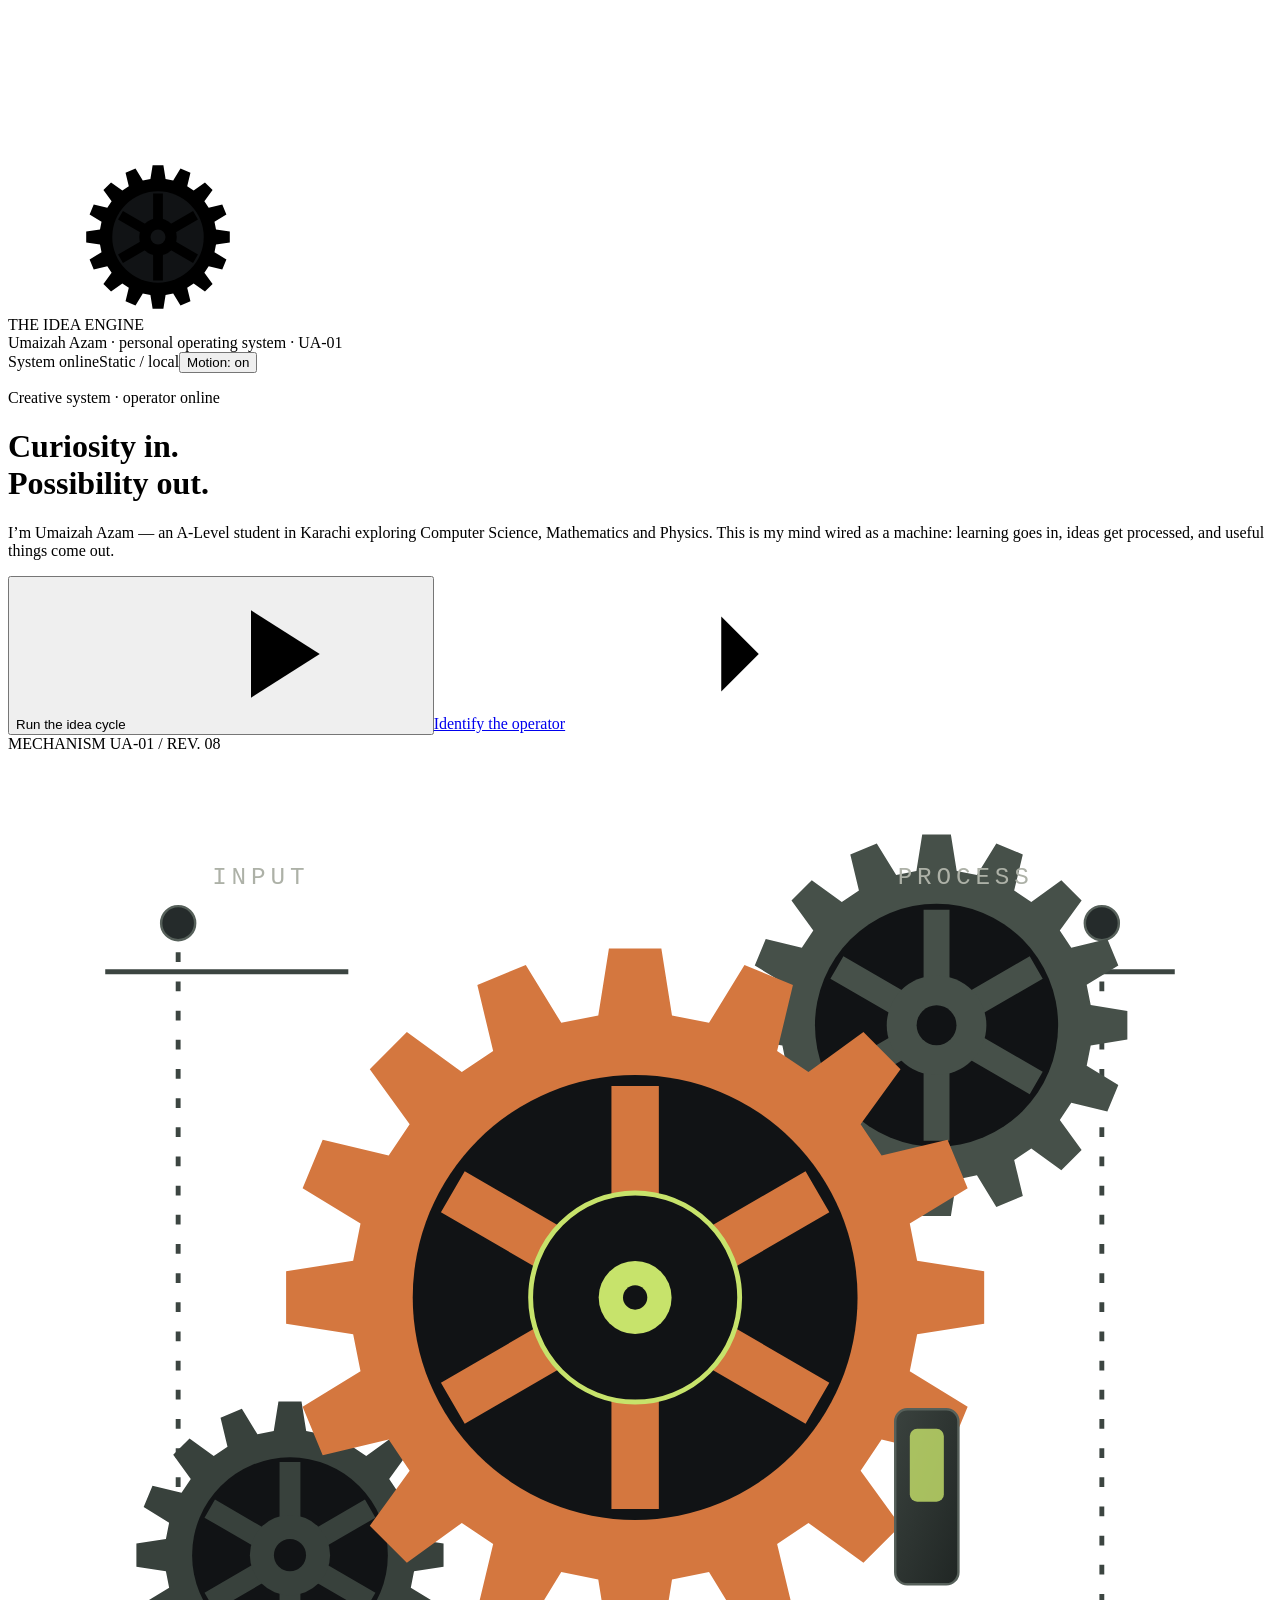
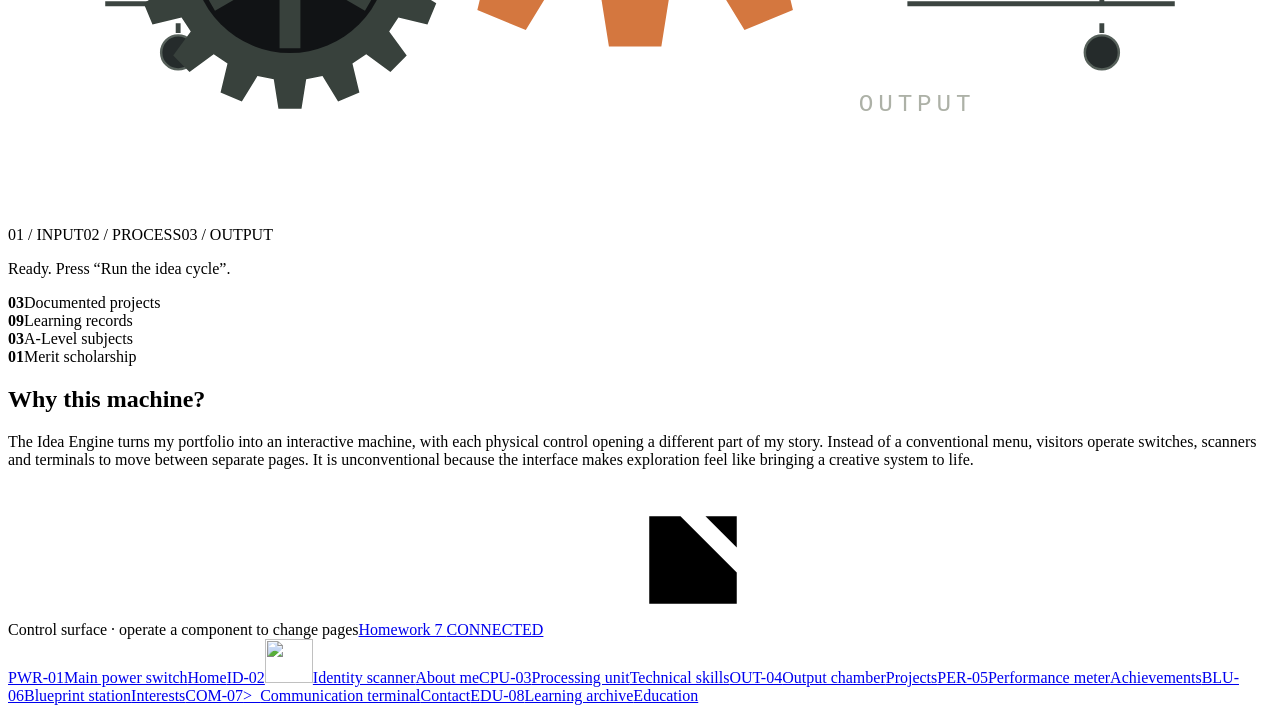
==== index.html @ 0dc2caee "Add files via upload" ====
<!doctype html>
<html lang="en" data-motion="on">
<head><meta charset="utf-8"><meta name="viewport" content="width=device-width,initial-scale=1"><title>Home · The Idea Engine — Umaizah Azam</title><meta name="description" content="Umaizah Azam’s interactive machine-style portfolio: education, skills, projects, achievements and aspirations."><link rel="icon" href="assets/images/favicon.svg" type="image/svg+xml"><link rel="stylesheet" href="assets/css/styles.css"><script src="assets/js/config.js" defer></script><script src="assets/js/main.js" defer></script></head>
<body data-page="home"><svg class="svg-defs" aria-hidden="true" xmlns="http://www.w3.org/2000/svg"><defs>
<symbol id="gear" viewBox="-100 -100 200 200"><path d="M77.34,-10.11 L95.73,-7.19 L95.73,7.19 L77.34,10.11 L75.32,20.26 L91.20,29.99 L85.69,43.28 L67.59,38.94 L61.84,47.54 L72.78,62.61 L62.61,72.78 L47.54,61.84 L38.94,67.59 L43.28,85.69 L29.99,91.20 L20.26,75.32 L10.11,77.34 L7.19,95.73 L-7.19,95.73 L-10.11,77.34 L-20.26,75.32 L-29.99,91.20 L-43.28,85.69 L-38.94,67.59 L-47.54,61.84 L-62.61,72.78 L-72.78,62.61 L-61.84,47.54 L-67.59,38.94 L-85.69,43.28 L-91.20,29.99 L-75.32,20.26 L-77.34,10.11 L-95.73,7.19 L-95.73,-7.19 L-77.34,-10.11 L-75.32,-20.26 L-91.20,-29.99 L-85.69,-43.28 L-67.59,-38.94 L-61.84,-47.54 L-72.78,-62.61 L-62.61,-72.78 L-47.54,-61.84 L-38.94,-67.59 L-43.28,-85.69 L-29.99,-91.20 L-20.26,-75.32 L-10.11,-77.34 L-7.19,-95.73 L7.19,-95.73 L10.11,-77.34 L20.26,-75.32 L29.99,-91.20 L43.28,-85.69 L38.94,-67.59 L47.54,-61.84 L62.61,-72.78 L72.78,-62.61 L61.84,-47.54 L67.59,-38.94 L85.69,-43.28 L91.20,-29.99 L75.32,-20.26 Z" fill="currentColor"/><circle r="61" fill="#111315"/><g stroke="currentColor" stroke-width="13"><path d="M0-58V58M-50-29L50 29M-50 29L50-29"/></g><circle r="25" fill="currentColor"/><circle r="10" fill="#111315"/></symbol>
<symbol id="i-arrow" viewBox="0 0 24 24"><path d="M5 12h14m-6-6 6 6-6 6"/></symbol>
<symbol id="i-external" viewBox="0 0 24 24"><path d="M14 5h5v5m0-5-9 9M19 14v5H5V5h5"/></symbol>
<symbol id="i-play" viewBox="0 0 24 24"><path d="m8 5 11 7-11 7Z"/></symbol>
<symbol id="i-mail" viewBox="0 0 24 24"><rect x="3" y="5" width="18" height="14" rx="2"/><path d="m3 7 9 6 9-6"/></symbol>
<symbol id="i-copy" viewBox="0 0 24 24"><rect x="8" y="8" width="12" height="12" rx="2"/><path d="M16 8V4H4v12h4"/></symbol>
<symbol id="i-close" viewBox="0 0 24 24"><path d="m6 6 12 12M18 6 6 18"/></symbol>
<symbol id="i-pin" viewBox="0 0 24 24"><path d="M12 21s7-6 7-11a7 7 0 0 0-14 0c0 5 7 11 7 11Z"/><circle cx="12" cy="10" r="2.5"/></symbol>
<symbol id="i-file" viewBox="0 0 24 24"><path d="M6 3h8l4 4v14H6Zm8 0v5h4M9 12h6m-6 4h6"/></symbol>
</defs></svg><div class="boot-screen" id="boot-screen" hidden><div class="boot-box"><svg class="boot-gear" aria-hidden="true"><use href="#gear"></use></svg><p class="boot-title">THE IDEA ENGINE</p><div class="boot-track"><span class="boot-progress"></span></div><p class="boot-message" id="boot-message" role="status">Initializing creative systems…</p><button class="boot-skip" id="skip-boot" type="button">Skip sequence</button></div></div><div class="machine"><span class="screw tl"></span><span class="screw tr"></span><span class="screw bl"></span><span class="screw br"></span>
<div class="faceplate"><div class="brandplate"><svg class="brand-mark" aria-hidden="true"><use href="#gear"></use></svg><div><div class="brand-name">THE IDEA ENGINE</div><span class="brand-sub">Umaizah Azam · personal operating system · UA-01</span></div></div><div class="machine-status"><span class="status-pod"><span class="light"></span>System online</span><span class="status-pod"><span class="light copper"></span>Static / local</span><button class="motion-toggle" id="motion-toggle" type="button" aria-pressed="true"><span id="motion-label">Motion: on</span></button></div></div>
<main class="viewport" id="main" tabindex="-1">
<div class="hero-grid"><div class="hero-copy"><p class="screen-kicker">Creative system · operator online</p><h1>Curiosity in.<br><span class="accent">Possibility out.</span></h1><p class="lede">I’m Umaizah Azam — an A-Level student in Karachi exploring Computer Science, Mathematics and Physics. This is my mind wired as a machine: learning goes in, ideas get processed, and useful things come out.</p><div class="hero-actions"><button class="btn btn-primary" id="run-cycle" type="button">Run the idea cycle<svg class="icon" aria-hidden="true"><use href="#i-play"></use></svg></button><a class="btn" href="about.html">Identify the operator<svg class="icon" aria-hidden="true"><use href="#i-arrow"></use></svg></a></div></div>
<div class="engine-stage"><span class="serial-tag">MECHANISM UA-01 / REV. 08</span><svg class="engine-assembly" viewBox="0 0 520 440" role="img" aria-label="A copper and gunmetal gear assembly representing the idea engine">
<defs><linearGradient id="metal" x1="0" y1="0" x2="1" y2="1"><stop stop-color="#3A423E"/><stop offset="1" stop-color="#202624"/></linearGradient></defs>
<g fill="none" stroke="#3C4541" stroke-width="2"><path d="M40 90h100m240 0h100M40 350h110m220 0h110"/><path d="M70 70v300M450 70v300" stroke-dasharray="4 8"/></g>
<g fill="#252B2B" stroke="#56605A"><circle cx="70" cy="70" r="7"/><circle cx="450" cy="70" r="7"/><circle cx="70" cy="370" r="7"/><circle cx="450" cy="370" r="7"/></g>
<g transform="translate(382 112)"><g class="rotor reverse" style="color:#465049"><use href="#gear" x="-82" y="-82" width="164" height="164"/></g></g>
<g transform="translate(116 330)"><g class="rotor fast" style="color:#38413C"><use href="#gear" x="-66" y="-66" width="132" height="132"/></g></g>
<g transform="translate(258 224)"><g class="rotor" style="color:#D4773F"><use href="#gear" x="-150" y="-150" width="300" height="300"/></g><circle r="43" fill="#111315" stroke="#C7E36B" stroke-width="2"/><circle r="15" fill="#C7E36B"/><circle r="5" fill="#111315"/></g>
<g class="piston"><rect x="365" y="270" width="26" height="72" rx="5" fill="url(#metal)" stroke="#56605A"/><rect x="371" y="278" width="14" height="30" rx="3" fill="#C7E36B" opacity=".8"/></g>
<g fill="#ADB1A7" font-family="monospace" font-size="10" letter-spacing="2"><text x="84" y="54">INPUT</text><text x="366" y="54">PROCESS</text><text x="350" y="394">OUTPUT</text></g>
</svg><div class="cycle-readout"><span class="cycle-step active" data-cycle="0">01 / INPUT</span><span class="cycle-step" data-cycle="1">02 / PROCESS</span><span class="cycle-step" data-cycle="2">03 / OUTPUT</span></div><p class="cycle-status" id="cycle-status" role="status">Ready. Press “Run the idea cycle”.</p></div></div>
<div class="evidence-strip"><div class="evidence-item"><strong>03</strong><span>Documented projects</span></div><div class="evidence-item"><strong>09</strong><span>Learning records</span></div><div class="evidence-item"><strong>03</strong><span>A-Level subjects</span></div><div class="evidence-item"><strong>01</strong><span>Merit scholarship</span></div></div>
<section class="concept-note"><h2>Why this machine?</h2><p>The Idea Engine turns my portfolio into an interactive machine, with each physical control opening a different part of my story. Instead of a conventional menu, visitors operate switches, scanners and terminals to move between separate pages. It is unconventional because the interface makes exploration feel like bringing a creative system to life.</p></section>
</main><section class="control-deck" id="control-deck" aria-label="Physical machine controls"><div class="deck-label"><span>Control surface · operate a component to change pages</span><a class="hw-port homework-link" href="https://umaizah10.github.io/Heuser/" target="_blank" rel="noopener noreferrer"><span class="port-hole"></span>Homework 7 <span data-hw-status>CONNECTED</span><svg class="icon" aria-hidden="true"><use href="#i-external"></use></svg></a></div><div class="deck-grid"><a class="machine-component c-power" href="index.html" aria-current="page" aria-label="Operate Main power switch — Home"><span class="component-top"><span class="component-code">PWR-01</span><span class="light"></span></span><span class="hardware"><span class="switch-track"><span class="switch-lever"></span></span></span><span><span class="component-name">Main power switch</span><span class="component-action">Home</span></span></a><a class="machine-component c-identity" href="about.html" aria-label="Operate Identity scanner — About me"><span class="component-top"><span class="component-code">ID-02</span><span class="light"></span></span><span class="hardware"><span class="scanner-thumb"><img src="assets/images/umaizah-azam.jpg" alt="" loading="lazy" width="48" height="44"></span></span><span><span class="component-name">Identity scanner</span><span class="component-action">About me</span></span></a><a class="machine-component c-processor" href="skills.html" aria-label="Operate Processing unit — Technical skills"><span class="component-top"><span class="component-code">CPU-03</span><span class="light"></span></span><span class="hardware"><span class="cpu-chip"><span class="cpu-core"></span></span></span><span><span class="component-name">Processing unit</span><span class="component-action">Technical skills</span></span></a><a class="machine-component c-output" href="projects.html" aria-label="Operate Output chamber — Projects"><span class="component-top"><span class="component-code">OUT-04</span><span class="light"></span></span><span class="hardware"><span class="output-door"><span class="output-slot"></span></span></span><span><span class="component-name">Output chamber</span><span class="component-action">Projects</span></span></a><a class="machine-component c-meter" href="achievements.html" aria-label="Operate Performance meter — Achievements"><span class="component-top"><span class="component-code">PER-05</span><span class="light"></span></span><span class="hardware"><span class="meter-arc"><span class="meter-needle"></span></span></span><span><span class="component-name">Performance meter</span><span class="component-action">Achievements</span></span></a><a class="machine-component c-blueprint" href="aspirations.html" aria-label="Operate Blueprint station — Interests"><span class="component-top"><span class="component-code">BLU-06</span><span class="light"></span></span><span class="hardware"><span class="blueprint-mini"></span></span><span><span class="component-name">Blueprint station</span><span class="component-action">Interests</span></span></a><a class="machine-component c-terminal" href="contact.html" aria-label="Operate Communication terminal — Contact"><span class="component-top"><span class="component-code">COM-07</span><span class="light"></span></span><span class="hardware"><span class="terminal-mini">&gt;_<span class="cursor"></span></span></span><span><span class="component-name">Communication terminal</span><span class="component-action">Contact</span></span></a><a class="machine-component c-archive" href="education.html" aria-label="Operate Learning archive — Education"><span class="component-top"><span class="component-code">EDU-08</span><span class="light"></span></span><span class="hardware"><span class="archive-mini"></span></span><span><span class="component-name">Learning archive</span><span class="component-action">Education</span></span></a></div></section></div></body></html>
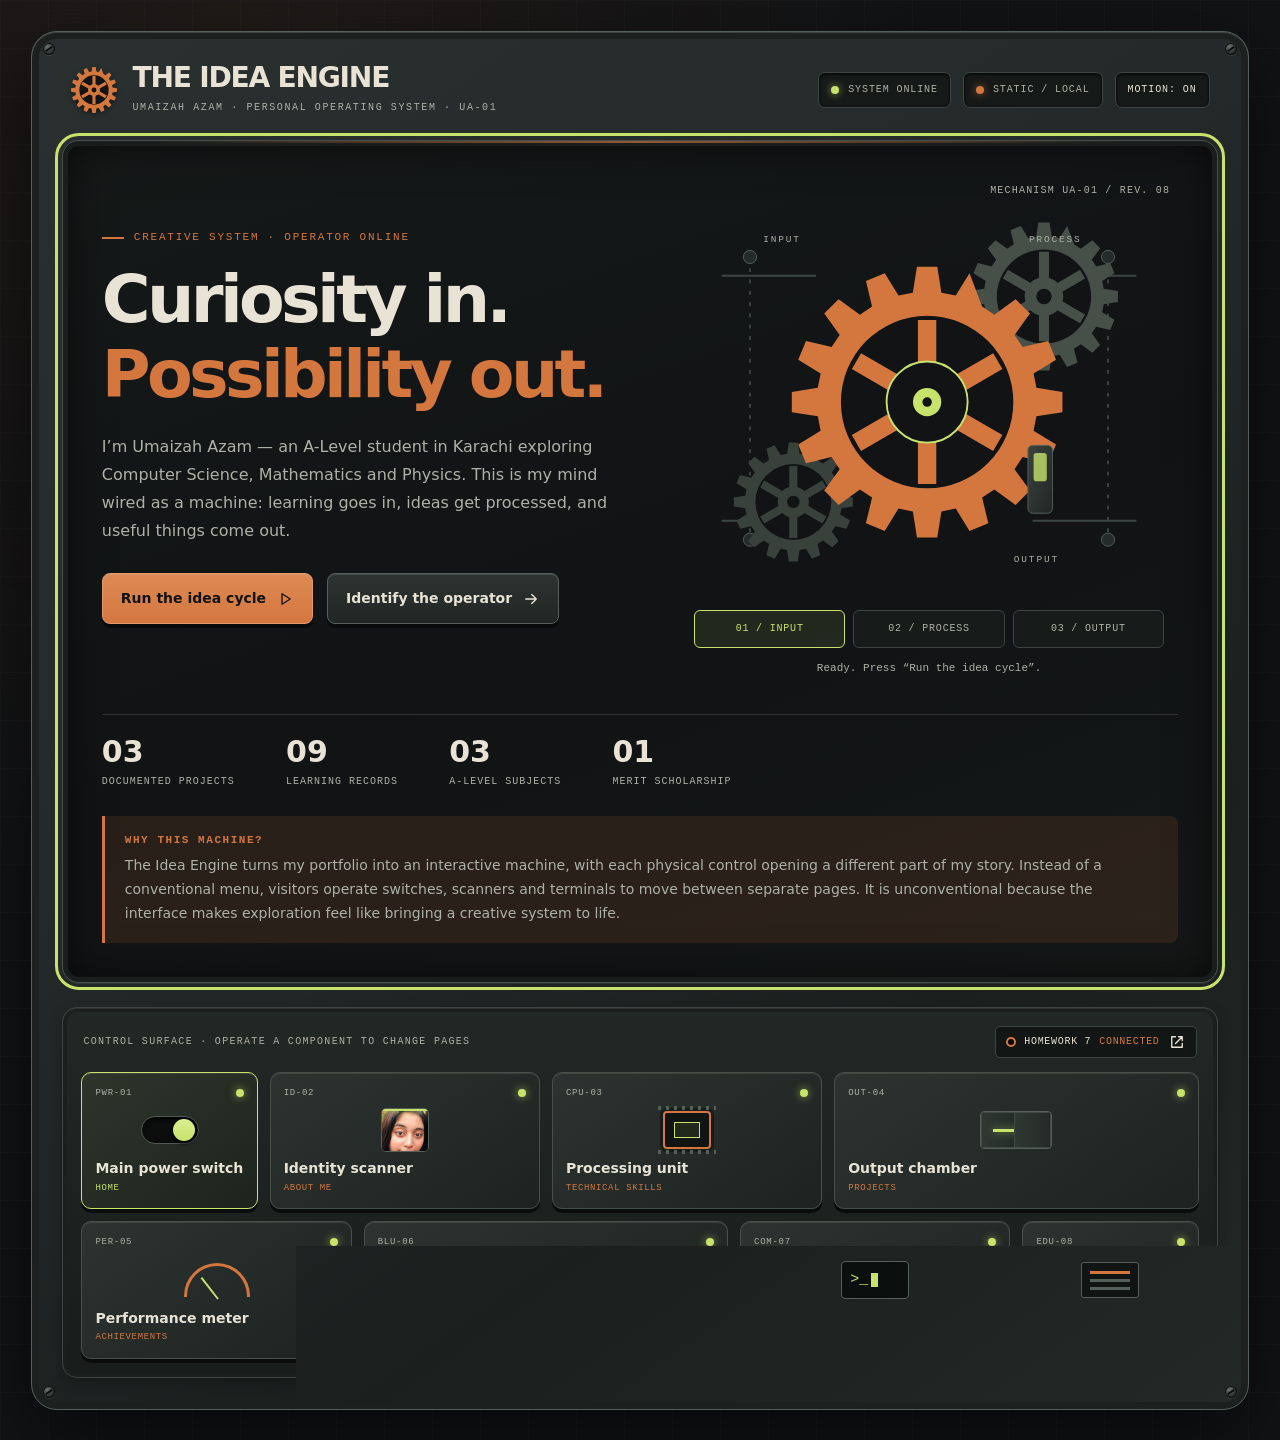
==== commit 1dfc56c4: "Fix home page asset paths for GitHub Pages" ====
--- a/index.html
+++ b/index.html
@@ -1,14 +1,15 @@
 <!doctype html>
 <html lang="en" data-motion="on">
-<head><meta charset="utf-8"><meta name="viewport" content="width=device-width,initial-scale=1"><title>Home · The Idea Engine — Umaizah Azam</title><meta name="description" content="Umaizah Azam’s interactive machine-style portfolio: education, skills, projects, achievements and aspirations."><link rel="icon" href="assets/images/favicon.svg" type="image/svg+xml"><link rel="stylesheet" href="assets/css/styles.css"><script src="assets/js/config.js" defer></script><script src="assets/js/main.js" defer></script></head>
+<head><meta charset="utf-8"><meta name="viewport" content="width=device-width,initial-scale=1"><title>Home · The Idea Engine — Umaizah Azam</title><meta name="description" content="Umaizah Azam’s interactive machine-style portfolio: education, skills, projects, achievements and aspirations."><link rel="icon" href="favicon.svg" type="image/svg+xml"><link rel="stylesheet" href="styles.css"><script src="config.js" defer></script><script src="main.js" defer></script></head>
 <body data-page="home"><svg class="svg-defs" aria-hidden="true" xmlns="http://www.w3.org/2000/svg"><defs>
-<symbol id="gear" viewBox="-100 -100 200 200"><path d="M77.34,-10.11 L95.73,-7.19 L95.73,7.19 L77.34,10.11 L75.32,20.26 L91.20,29.99 L85.69,43.28 L67.59,38.94 L61.84,47.54 L72.78,62.61 L62.61,72.78 L47.54,61.84 L38.94,67.59 L43.28,85.69 L29.99,91.20 L20.26,75.32 L10.11,77.34 L7.19,95.73 L-7.19,95.73 L-10.11,77.34 L-20.26,75.32 L-29.99,91.20 L-43.28,85.69 L-38.94,67.59 L-47.54,61.84 L-62.61,72.78 L-72.78,62.61 L-61.84,47.54 L-67.59,38.94 L-85.69,43.28 L-91.20,29.99 L-75.32,20.26 L-77.34,10.11 L-95.73,7.19 L-95.73,-7.19 L-77.34,-10.11 L-75.32,-20.26 L-91.20,-29.99 L-85.69,-43.28 L-67.59,-38.94 L-61.84,-47.54 L-72.78,-62.61 L-62.61,-72.78 L-47.54,-61.84 L-38.94,-67.59 L-43.28,-85.69 L-29.99,-91.20 L-20.26,-75.32 L-10.11,-77.34 L-7.19,-95.73 L7.19,-95.73 L10.11,-77.34 L20.26,-75.32 L29.99,-91.20 L43.28,-85.69 L38.94,-67.59 L47.54,-61.84 L62.61,-72.78 L72.78,-62.61 L61.84,-47.54 L67.59,-38.94 L85.69,-43.28 L91.20,-29.99 L75.32,-20.26 Z" fill="currentColor"/><circle r="61" fill="#111315"/><g stroke="currentColor" stroke-width="13"><path d="M0-58V58M-50-29L50 29M-50 29L50-29"/></g><circle r="25" fill="currentColor"/><circle r="10" fill="#111315"/></symbol>
+<symbol id="gear" viewBox="-100 -100 200 200"><path d="M77.34,-10.11 L95.73,-7.19 L95.73,7.19 L77.34,10.11 L75.32,20.26 L91.20,29.99 L85.69,43.28 L67.59,38.94 L61.84,47.54 L72.78,62.61 L62.61,72.78 L47.54,61.84 L38.94,67.59 L43.28,85.69 L29.99,91.20 L20.26,75.32 L10.11,77.34 L7.19,95.73 L-7.19,95.73 L-10.11,77.34 L-20.26,75.32 L-29.99,91.20 L-43.28,85.69 L-38.94,67.59 L-47.54,61.84 L-62.61,72.78 L-72.78,62.61 L-61.84,47.54 L-67.59,38.94 L-85.69,43.28 L-91.20,29.99 L-75.32,20.26 L-77.34,10.11 L-95.73,7.19 L-95.73,-7.19 L-77.34,-10.11 L-75.32,-20.26 L-91.20,-29.99 L-85.69,-43.28 L-67.59,-38.94 L-61.84,-47.54 L-72.78,-62.61 L-62.61,-72.78 L-47.54,-61.84 L-38.94,-67.59 L-43.28,-85.69 L-29.99,-91.20 L-20.26,-75.32 L-10.11,-77.34 L-7.19,-95.73 L7.19,-95.73 L10.11,-77.34 L20.26,-75.32 L29.99,-91.20 L38.94,-67.59 L47.54,-61.84 L62.61,-72.78 L72.78,-62.61 L61.84,-47.54 L67.59,-38.94 L85.69,-43.28 L91.20,-29.99 L75.32,-20.26 Z" fill="currentColor"/><circle r="61" fill="#111315"/><g stroke="currentColor" stroke-width="13"><path d="M0-58V58M-50-29L50 29M-50 29L50-29"/></g><circle r="25" fill="currentColor"/><circle r="10" fill="#111315"/></symbol>
 <symbol id="i-arrow" viewBox="0 0 24 24"><path d="M5 12h14m-6-6 6 6-6 6"/></symbol>
 <symbol id="i-external" viewBox="0 0 24 24"><path d="M14 5h5v5m0-5-9 9M19 14v5H5V5h5"/></symbol>
 <symbol id="i-play" viewBox="0 0 24 24"><path d="m8 5 11 7-11 7Z"/></symbol>
 <symbol id="i-mail" viewBox="0 0 24 24"><rect x="3" y="5" width="18" height="14" rx="2"/><path d="m3 7 9 6 9-6"/></symbol>
 <symbol id="i-copy" viewBox="0 0 24 24"><rect x="8" y="8" width="12" height="12" rx="2"/><path d="M16 8V4H4v12h4"/></symbol>
 <symbol id="i-close" viewBox="0 0 24 24"><path d="m6 6 12 12M18 6 6 18"/></symbol>
+<symbol id="i-linkedin" viewBox="0 0 24 24"><rect x="3" y="3" width="18" height="18" rx="2"/><path d="M7 10v7m0-10v.01M11 17v-7m0 3a3 3 0 0 1 6 0v4"/></symbol>
 <symbol id="i-pin" viewBox="0 0 24 24"><path d="M12 21s7-6 7-11a7 7 0 0 0-14 0c0 5 7 11 7 11Z"/><circle cx="12" cy="10" r="2.5"/></symbol>
 <symbol id="i-file" viewBox="0 0 24 24"><path d="M6 3h8l4 4v14H6Zm8 0v5h4M9 12h6m-6 4h6"/></symbol>
 </defs></svg><div class="boot-screen" id="boot-screen" hidden><div class="boot-box"><svg class="boot-gear" aria-hidden="true"><use href="#gear"></use></svg><p class="boot-title">THE IDEA ENGINE</p><div class="boot-track"><span class="boot-progress"></span></div><p class="boot-message" id="boot-message" role="status">Initializing creative systems…</p><button class="boot-skip" id="skip-boot" type="button">Skip sequence</button></div></div><div class="machine"><span class="screw tl"></span><span class="screw tr"></span><span class="screw bl"></span><span class="screw br"></span>
@@ -27,4 +28,4 @@
 </svg><div class="cycle-readout"><span class="cycle-step active" data-cycle="0">01 / INPUT</span><span class="cycle-step" data-cycle="1">02 / PROCESS</span><span class="cycle-step" data-cycle="2">03 / OUTPUT</span></div><p class="cycle-status" id="cycle-status" role="status">Ready. Press “Run the idea cycle”.</p></div></div>
 <div class="evidence-strip"><div class="evidence-item"><strong>03</strong><span>Documented projects</span></div><div class="evidence-item"><strong>09</strong><span>Learning records</span></div><div class="evidence-item"><strong>03</strong><span>A-Level subjects</span></div><div class="evidence-item"><strong>01</strong><span>Merit scholarship</span></div></div>
 <section class="concept-note"><h2>Why this machine?</h2><p>The Idea Engine turns my portfolio into an interactive machine, with each physical control opening a different part of my story. Instead of a conventional menu, visitors operate switches, scanners and terminals to move between separate pages. It is unconventional because the interface makes exploration feel like bringing a creative system to life.</p></section>
-</main><section class="control-deck" id="control-deck" aria-label="Physical machine controls"><div class="deck-label"><span>Control surface · operate a component to change pages</span><a class="hw-port homework-link" href="https://umaizah10.github.io/Heuser/" target="_blank" rel="noopener noreferrer"><span class="port-hole"></span>Homework 7 <span data-hw-status>CONNECTED</span><svg class="icon" aria-hidden="true"><use href="#i-external"></use></svg></a></div><div class="deck-grid"><a class="machine-component c-power" href="index.html" aria-current="page" aria-label="Operate Main power switch — Home"><span class="component-top"><span class="component-code">PWR-01</span><span class="light"></span></span><span class="hardware"><span class="switch-track"><span class="switch-lever"></span></span></span><span><span class="component-name">Main power switch</span><span class="component-action">Home</span></span></a><a class="machine-component c-identity" href="about.html" aria-label="Operate Identity scanner — About me"><span class="component-top"><span class="component-code">ID-02</span><span class="light"></span></span><span class="hardware"><span class="scanner-thumb"><img src="assets/images/umaizah-azam.jpg" alt="" loading="lazy" width="48" height="44"></span></span><span><span class="component-name">Identity scanner</span><span class="component-action">About me</span></span></a><a class="machine-component c-processor" href="skills.html" aria-label="Operate Processing unit — Technical skills"><span class="component-top"><span class="component-code">CPU-03</span><span class="light"></span></span><span class="hardware"><span class="cpu-chip"><span class="cpu-core"></span></span></span><span><span class="component-name">Processing unit</span><span class="component-action">Technical skills</span></span></a><a class="machine-component c-output" href="projects.html" aria-label="Operate Output chamber — Projects"><span class="component-top"><span class="component-code">OUT-04</span><span class="light"></span></span><span class="hardware"><span class="output-door"><span class="output-slot"></span></span></span><span><span class="component-name">Output chamber</span><span class="component-action">Projects</span></span></a><a class="machine-component c-meter" href="achievements.html" aria-label="Operate Performance meter — Achievements"><span class="component-top"><span class="component-code">PER-05</span><span class="light"></span></span><span class="hardware"><span class="meter-arc"><span class="meter-needle"></span></span></span><span><span class="component-name">Performance meter</span><span class="component-action">Achievements</span></span></a><a class="machine-component c-blueprint" href="aspirations.html" aria-label="Operate Blueprint station — Interests"><span class="component-top"><span class="component-code">BLU-06</span><span class="light"></span></span><span class="hardware"><span class="blueprint-mini"></span></span><span><span class="component-name">Blueprint station</span><span class="component-action">Interests</span></span></a><a class="machine-component c-terminal" href="contact.html" aria-label="Operate Communication terminal — Contact"><span class="component-top"><span class="component-code">COM-07</span><span class="light"></span></span><span class="hardware"><span class="terminal-mini">&gt;_<span class="cursor"></span></span></span><span><span class="component-name">Communication terminal</span><span class="component-action">Contact</span></span></a><a class="machine-component c-archive" href="education.html" aria-label="Operate Learning archive — Education"><span class="component-top"><span class="component-code">EDU-08</span><span class="light"></span></span><span class="hardware"><span class="archive-mini"></span></span><span><span class="component-name">Learning archive</span><span class="component-action">Education</span></span></a></div></section></div></body></html>+</main><section class="control-deck" id="control-deck" aria-label="Physical machine controls"><div class="deck-label"><span>Control surface · operate a component to change pages</span><a class="hw-port homework-link" href="https://umaizah10.github.io/Heuser/" target="_blank" rel="noopener noreferrer"><span class="port-hole"></span>Homework 7 <span data-hw-status>CONNECTED</span><svg class="icon" aria-hidden="true"><use href="#i-external"></use></svg></a></div><div class="deck-grid"><a class="machine-component c-power" href="index.html" aria-current="page" aria-label="Operate Main power switch — Home"><span class="component-top"><span class="component-code">PWR-01</span><span class="light"></span></span><span class="hardware"><span class="switch-track"><span class="switch-lever"></span></span></span><span><span class="component-name">Main power switch</span><span class="component-action">Home</span></span></a><a class="machine-component c-identity" href="about.html" aria-label="Operate Identity scanner — About me"><span class="component-top"><span class="component-code">ID-02</span><span class="light"></span></span><span class="hardware"><span class="scanner-thumb"><img src="umaizah-azam.jpg" alt="" loading="lazy" width="48" height="44"></span></span><span><span class="component-name">Identity scanner</span><span class="component-action">About me</span></span></a><a class="machine-component c-processor" href="skills.html" aria-label="Operate Processing unit — Technical skills"><span class="component-top"><span class="component-code">CPU-03</span><span class="light"></span></span><span class="hardware"><span class="cpu-chip"><span class="cpu-core"></span></span></span><span><span class="component-name">Processing unit</span><span class="component-action">Technical skills</span></span></a><a class="machine-component c-output" href="projects.html" aria-label="Operate Output chamber — Projects"><span class="component-top"><span class="component-code">OUT-04</span><span class="light"></span></span><span class="hardware"><span class="output-door"><span class="output-slot"></span></span></span><span><span class="component-name">Output chamber</span><span class="component-action">Projects</span></span></a><a class="machine-component c-meter" href="achievements.html" aria-label="Operate Performance meter — Achievements"><span class="component-top"><span class="component-code">PER-05</span><span class="light"></span></span><span class="hardware"><span class="meter-arc"><span class="meter-needle"></span></span></span><span><span class="component-name">Performance meter</span><span class="component-action">Achievements</span></span></a><a class="machine-component c-blueprint" href="aspirations.html" aria-label="Operate Blueprint station — Aspirations"><span class="component-top"><span class="component-code">BLU-06</span><span class="light"></span></span><span class="hardware"><span class="blueprint-mini"></span></span><span><span class="component-name">Blueprint station</span><span class="component-action">Aspirations</span></span></a><a class="machine-component c-terminal" href="contact.html" aria-label="Operate Communication terminal — Contact"><span class="component-top"><span class="component-code">COM-07</span><span class="light"></span></span><span class="hardware"><span class="terminal-mini">&gt;_<span class="cursor"></span></span></span><span><span class="component-name">Communication terminal</span><span class="component-action">Contact</span></span></a><a class="machine-component c-archive" href="education.html" aria-label="Operate Learning archive — Education"><span class="component-top"><span class="component-code">EDU-08</span><span class="light"></span></span><span class="hardware"><span class="archive-mini"></span></span><span><span class="component-name">Learning archive</span><span class="component-action">Education</span></span></a></div></section></div></body></html>
--- a/styles.css
+++ b/styles.css
@@ -0,0 +1,257 @@
+/* THE IDEA ENGINE — Umaizah Azam. Static, local-first, GitHub Pages compatible. */
+@font-face{font-family:'Space Grotesk';font-style:normal;font-weight:400 700;font-display:swap;src:url('../fonts/space-grotesk-latin.woff2') format('woff2')}
+@font-face{font-family:'Manrope';font-style:normal;font-weight:400 800;font-display:swap;src:url('../fonts/manrope-latin.woff2') format('woff2')}
+:root{
+  --graphite:#111315;--gunmetal:#252B2B;--copper:#D4773F;--lime:#C7E36B;--ivory:#E9E3D5;
+  --panel:#181D1D;--panel-2:#202625;--edge:#3C4541;--edge-light:#56605A;
+  --muted:#ADB1A7;--line:rgba(233,227,213,.14);--copper-soft:rgba(212,119,63,.12);--lime-soft:rgba(199,227,107,.10);
+  --display:'Space Grotesk',system-ui,sans-serif;--body:'Manrope',system-ui,sans-serif;--mono:ui-monospace,SFMono-Regular,Consolas,monospace;
+}
+*{box-sizing:border-box}
+html{background:var(--graphite);color:var(--ivory);font-family:var(--body);scroll-behavior:smooth}
+body{margin:0;min-height:100vh;padding:clamp(10px,2.4vw,34px);background-color:var(--graphite);background-image:radial-gradient(ellipse at 18% 0%,rgba(212,119,63,.08),transparent 48%),linear-gradient(rgba(233,227,213,.025) 1px,transparent 1px),linear-gradient(90deg,rgba(233,227,213,.025) 1px,transparent 1px);background-size:auto,48px 48px,48px 48px;line-height:1.6}
+body::before{content:'';position:fixed;inset:0;pointer-events:none;background:repeating-linear-gradient(0deg,transparent 0 3px,rgba(0,0,0,.035) 3px 4px);z-index:0}
+a{color:inherit}
+button,input,textarea{font:inherit}
+button{cursor:pointer}
+img{display:block;max-width:100%}
+[hidden]{display:none!important}
+::selection{background:var(--copper);color:var(--graphite)}
+:focus-visible{outline:3px solid var(--lime);outline-offset:4px}
+.sr-only{position:absolute;width:1px;height:1px;padding:0;margin:-1px;overflow:hidden;clip:rect(0,0,0,0);white-space:nowrap;border:0}
+.svg-defs{position:absolute;width:0;height:0;overflow:hidden}
+.icon{width:18px;height:18px;fill:none;stroke:currentColor;stroke-width:1.8;stroke-linecap:round;stroke-linejoin:round;flex:none}
+.machine{position:relative;z-index:1;max-width:1440px;margin:0 auto;padding:clamp(16px,2.4vw,32px);border:1px solid var(--edge-light);border-radius:26px;background:linear-gradient(145deg,#2A302F 0%,var(--gunmetal) 34%,#1B201F 72%,#232927 100%);box-shadow:inset 0 1px 0 rgba(233,227,213,.16),inset 0 0 0 7px #1C2120,0 28px 80px rgba(0,0,0,.55)}
+.screw{position:absolute;width:12px;height:12px;border-radius:50%;background:radial-gradient(circle at 35% 30%,#6A736C,#252B2B 65%);box-shadow:inset 0 0 0 1px #0B0D0C,0 1px 1px rgba(233,227,213,.12)}
+.screw::after{content:'';position:absolute;left:2px;right:2px;top:5px;height:2px;background:#0B0D0C;transform:rotate(-35deg)}
+.screw.tl{top:11px;left:11px}.screw.tr{top:11px;right:11px}.screw.bl{bottom:11px;left:11px}.screw.br{bottom:11px;right:11px}
+.faceplate{display:flex;align-items:center;justify-content:space-between;gap:20px;padding:2px 8px 24px}
+.brandplate{display:flex;align-items:center;gap:14px}
+.brand-mark{width:48px;height:48px;color:var(--copper);filter:drop-shadow(0 2px 2px rgba(0,0,0,.5))}
+.brand-name{font-family:var(--display);font-size:clamp(21px,2.2vw,30px);font-weight:700;letter-spacing:-.045em;line-height:1}
+.brand-sub{display:block;margin-top:7px;font-family:var(--mono);font-size:10px;letter-spacing:.16em;color:var(--muted);text-transform:uppercase}
+.machine-status{display:flex;align-items:center;gap:12px;flex-wrap:wrap;justify-content:flex-end}
+.status-pod,.motion-toggle{display:inline-flex;align-items:center;gap:9px;min-height:36px;padding:8px 12px;border:1px solid var(--edge);border-radius:7px;background:#151918;box-shadow:inset 0 1px 3px #000;font-family:var(--mono);font-size:10px;letter-spacing:.09em;text-transform:uppercase;color:var(--muted)}
+.motion-toggle{color:var(--ivory);transition:border-color .2s,transform .2s}
+.motion-toggle:hover{border-color:var(--copper);transform:translateY(-1px)}
+.light{width:8px;height:8px;border-radius:50%;background:var(--lime);box-shadow:0 0 9px rgba(199,227,107,.7);animation:blink 3.2s ease-in-out infinite}
+.light.copper{background:var(--copper);box-shadow:0 0 9px rgba(212,119,63,.65);animation-delay:1.1s}
+.viewport{position:relative;padding:clamp(22px,3vw,44px);border:1px solid #48524C;border-radius:17px;background:linear-gradient(160deg,#151918 0%,var(--graphite) 55%,#141817 100%);box-shadow:inset 0 0 0 5px #191E1D,inset 0 0 48px rgba(0,0,0,.65),0 1px 0 rgba(233,227,213,.08);animation:screen-in .55s ease both;transition:opacity .18s ease,transform .18s ease}
+.viewport::before{content:'';position:absolute;top:0;left:8%;right:8%;height:2px;background:linear-gradient(90deg,transparent,var(--copper),transparent);opacity:.65}
+body.is-leaving .viewport{opacity:0;transform:translateY(8px)}
+.screen-kicker{display:flex;align-items:center;gap:10px;margin:0 0 16px;font-family:var(--mono);font-size:11px;letter-spacing:.16em;text-transform:uppercase;color:var(--copper)}
+.screen-kicker::before{content:'';width:22px;height:2px;background:var(--copper)}
+h1,h2,h3,p{margin-top:0}
+h1,h2,h3{font-family:var(--display);line-height:1.12}
+h1{font-size:clamp(42px,5.2vw,78px);letter-spacing:-.055em;margin-bottom:22px;font-weight:700}
+.page-title{font-size:clamp(36px,4.2vw,62px);letter-spacing:-.05em;margin-bottom:18px}
+h2{font-size:clamp(24px,2.5vw,34px);letter-spacing:-.035em}
+h3{font-size:21px;letter-spacing:-.025em}
+.accent{color:var(--copper)}.lime{color:var(--lime)}
+.lede,.page-intro{max-width:66ch;color:var(--muted);font-size:clamp(15px,1.25vw,17px);line-height:1.75}
+.page-intro{margin-bottom:30px}
+.hero-grid{display:grid;grid-template-columns:1.04fr .96fr;gap:clamp(24px,3vw,48px);align-items:center}
+.hero-actions{display:flex;flex-wrap:wrap;gap:14px;margin:28px 0 8px}
+.btn{display:inline-flex;align-items:center;justify-content:center;gap:10px;padding:13px 18px;border:1px solid var(--edge-light);border-radius:8px;background:linear-gradient(#2D3432,#202624);color:var(--ivory);font-weight:700;font-size:14px;text-decoration:none;box-shadow:inset 0 1px 0 rgba(233,227,213,.12),0 4px 0 #090B0A;transition:transform .2s,border-color .2s,box-shadow .2s,background .2s}
+.btn:hover{transform:translateY(-2px);border-color:var(--copper);box-shadow:inset 0 1px 0 rgba(233,227,213,.12),0 6px 0 #090B0A}
+.btn:active{transform:translateY(2px);box-shadow:inset 0 1px 0 rgba(233,227,213,.08),0 1px 0 #090B0A}
+.btn-primary{background:linear-gradient(#DE8A54,var(--copper));border-color:#E19A6B;color:var(--graphite)}
+.btn-primary:hover{border-color:var(--lime)}
+.btn-lime{background:var(--lime);border-color:var(--lime);color:var(--graphite)}
+.btn-small{padding:9px 13px;font-size:12px}
+.btn[disabled]{opacity:.65;cursor:wait;transform:none}
+.engine-stage{position:relative;min-height:410px;display:flex;flex-direction:column;justify-content:center;align-items:center;padding:12px 0 0}
+.engine-assembly{width:min(100%,490px);height:auto;overflow:visible}
+.rotor{transform-box:fill-box;transform-origin:center;animation:gear-turn 28s linear infinite}
+.rotor.reverse{animation-direction:reverse;animation-duration:20s}
+.rotor.fast{animation-duration:16s}
+.engine-stage.running .rotor{animation-duration:2.4s}
+.piston{animation:piston 4.5s ease-in-out infinite}
+.serial-tag{position:absolute;top:4px;right:8px;font-family:var(--mono);font-size:10px;letter-spacing:.12em;color:var(--muted)}
+.cycle-readout{display:grid;grid-template-columns:repeat(3,1fr);gap:8px;width:100%;max-width:470px;margin-top:4px}
+.cycle-step{padding:10px 8px;border:1px solid var(--edge);border-radius:6px;background:#171C1A;text-align:center;font-family:var(--mono);font-size:10px;letter-spacing:.08em;color:var(--muted);transition:border-color .25s,color .25s,background .25s}
+.cycle-step.active{border-color:var(--lime);color:var(--lime);background:var(--lime-soft)}
+.cycle-status{min-height:22px;margin:12px 0 0;font-family:var(--mono);font-size:11px;color:var(--muted);text-align:center}
+.evidence-strip{display:flex;flex-wrap:wrap;gap:clamp(20px,4vw,64px);margin-top:32px;padding-top:22px;border-top:1px solid var(--line)}
+.evidence-item strong{display:block;font-family:var(--display);font-size:30px;line-height:1;color:var(--ivory)}
+.evidence-item span{display:block;margin-top:7px;font-family:var(--mono);font-size:10px;letter-spacing:.1em;text-transform:uppercase;color:var(--muted)}
+.concept-note{margin-top:26px;padding:18px 20px;border-left:3px solid var(--copper);border-radius:0 8px 8px 0;background:var(--copper-soft)}
+.concept-note h2{font-family:var(--mono);font-size:11px;letter-spacing:.14em;text-transform:uppercase;color:var(--copper);margin-bottom:8px}
+.concept-note p{margin:0;max-width:110ch;color:var(--muted);font-size:14px;line-height:1.7}
+.control-deck{position:relative;margin-top:24px;padding:18px;border:1px solid var(--edge);border-radius:15px;background:linear-gradient(#222826,#181D1C);box-shadow:inset 0 1px 0 rgba(233,227,213,.09),inset 0 0 0 4px #1B201F,0 6px 14px rgba(0,0,0,.25)}
+.deck-label{display:flex;align-items:center;justify-content:space-between;gap:14px;margin:0 2px 14px;font-family:var(--mono);font-size:10px;letter-spacing:.13em;text-transform:uppercase;color:var(--muted)}
+.hw-port{display:inline-flex;align-items:center;gap:8px;padding:6px 10px;border:1px solid var(--edge);border-radius:5px;background:#121615;color:var(--ivory);text-decoration:none;font-size:10px;letter-spacing:.07em;transition:border-color .2s}
+.hw-port:hover{border-color:var(--copper)}
+.port-hole{width:10px;height:10px;border:2px solid var(--copper);border-radius:50%;box-shadow:inset 0 0 0 2px #000}
+.hw-port [data-hw-status]{color:var(--copper)}
+.deck-grid{display:grid;grid-template-columns:repeat(12,1fr);gap:12px}
+.machine-component{position:relative;display:flex;flex-direction:column;justify-content:space-between;min-height:132px;padding:13px;border:1px solid #465049;border-radius:10px;background:linear-gradient(145deg,#2C3330,#1D2321);color:var(--ivory);text-decoration:none;box-shadow:inset 0 1px 0 rgba(233,227,213,.11),0 4px 0 #0A0C0B;transition:transform .22s,border-color .22s,box-shadow .22s;overflow:hidden}
+.machine-component:hover{transform:translateY(-4px);border-color:var(--copper);box-shadow:inset 0 1px 0 rgba(233,227,213,.14),0 8px 0 #0A0C0B,0 0 22px rgba(212,119,63,.12)}
+.machine-component:active{transform:translateY(1px);box-shadow:inset 0 1px 0 rgba(233,227,213,.1),0 2px 0 #0A0C0B}
+.machine-component[aria-current="page"]{border-color:var(--lime);background:linear-gradient(145deg,#2D352B,#1D241D)}
+.machine-component[aria-current="page"] .component-action{color:var(--lime)}
+.c-power{grid-column:span 2}.c-identity{grid-column:span 3}.c-processor{grid-column:span 3}.c-output{grid-column:span 4}.c-meter{grid-column:span 3}.c-blueprint{grid-column:span 4}.c-terminal{grid-column:span 3}.c-archive{grid-column:span 2}
+.component-top{display:flex;align-items:center;justify-content:space-between;gap:6px}
+.component-code{font-family:var(--mono);font-size:9px;letter-spacing:.08em;color:var(--muted)}
+.component-name{display:block;font-family:var(--display);font-size:14px;font-weight:700;line-height:1.2}
+.component-action{display:block;margin-top:4px;font-family:var(--mono);font-size:9px;letter-spacing:.07em;text-transform:uppercase;color:var(--copper)}
+.hardware{position:relative;display:flex;align-items:center;justify-content:center;height:46px;margin:7px 0}
+.switch-track{position:relative;width:58px;height:28px;border:1px solid #505A53;border-radius:16px;background:#0B0E0D;box-shadow:inset 0 2px 5px #000}
+.switch-lever{position:absolute;top:2px;left:3px;width:22px;height:22px;border-radius:50%;background:linear-gradient(#E09A68,var(--copper));box-shadow:0 2px 4px #000;transition:transform .25s,background .25s}
+.machine-component:hover .switch-lever,.machine-component[aria-current="page"] .switch-lever{transform:translateX(28px);background:linear-gradient(#D8EE91,var(--lime))}
+.scanner-thumb{position:relative;width:48px;height:44px;border:1px solid var(--edge-light);border-radius:5px;overflow:hidden;background:#0B0E0D}
+.scanner-thumb img{width:100%;height:100%;object-fit:cover;object-position:50% 32%}
+.scanner-thumb::after{content:'';position:absolute;left:0;right:0;top:0;height:2px;background:var(--lime);box-shadow:0 0 7px var(--lime);animation:mini-scan 4s ease-in-out infinite}
+.cpu-chip{position:relative;width:48px;height:38px;border:2px solid var(--copper);border-radius:4px;background:#101413;box-shadow:0 0 0 3px #171C1A}
+.cpu-chip::before,.cpu-chip::after{content:'';position:absolute;left:-7px;right:-7px;height:4px;background:repeating-linear-gradient(90deg,var(--edge-light) 0 3px,transparent 3px 8px)}
+.cpu-chip::before{top:-7px}.cpu-chip::after{bottom:-7px}
+.cpu-core{position:absolute;inset:9px;border:1px solid var(--lime);background:var(--lime-soft);animation:blink 3.6s ease-in-out infinite}
+.output-door{position:relative;width:72px;height:38px;border:1px solid var(--edge-light);border-radius:4px;background:#0C0F0E;overflow:hidden}
+.output-door::before,.output-door::after{content:'';position:absolute;top:0;bottom:0;width:50%;background:linear-gradient(90deg,#303834,#232A27);border:1px solid #414A44;transition:transform .3s}
+.output-door::before{left:0}.output-door::after{right:0}
+.machine-component:hover .output-door::before{transform:translateX(-70%)}.machine-component:hover .output-door::after{transform:translateX(70%)}
+.output-slot{position:absolute;left:12px;right:12px;top:17px;height:3px;background:var(--lime);box-shadow:0 0 8px rgba(199,227,107,.6)}
+.meter-arc{position:relative;width:66px;height:34px;border:3px solid var(--copper);border-bottom:0;border-radius:66px 66px 0 0}
+.meter-needle{position:absolute;left:50%;bottom:-2px;width:2px;height:27px;background:var(--lime);transform-origin:bottom center;transform:rotate(-38deg);transition:transform .35s}
+.machine-component:hover .meter-needle{transform:rotate(38deg)}
+.blueprint-mini{position:relative;width:62px;height:38px;border:1px solid var(--lime);background-image:linear-gradient(rgba(199,227,107,.16) 1px,transparent 1px),linear-gradient(90deg,rgba(199,227,107,.16) 1px,transparent 1px);background-size:8px 8px}
+.blueprint-mini::after{content:'';position:absolute;right:-1px;top:-1px;border-style:solid;border-width:0 12px 12px 0;border-color:transparent var(--gunmetal) var(--lime) transparent}
+.terminal-mini{display:flex;align-items:center;padding:0 8px;width:68px;height:38px;border:1px solid var(--edge-light);border-radius:4px;background:#0B0F0D;color:var(--lime);font-family:var(--mono);font-size:15px}
+.cursor{display:inline-block;width:7px;height:14px;margin-left:3px;background:var(--lime);animation:cursor 1.2s steps(2,start) infinite}
+.archive-mini{position:relative;width:58px;height:36px;border:1px solid var(--edge-light);border-radius:3px;background:#101413}
+.archive-mini::before{content:'';position:absolute;left:8px;right:8px;top:8px;height:3px;background:var(--copper);box-shadow:0 8px 0 var(--edge-light),0 16px 0 var(--edge-light)}
+.split-grid{display:grid;grid-template-columns:.88fr 1.12fr;gap:clamp(26px,4vw,56px);align-items:start}
+.identity-frame{padding:14px;border:1px solid var(--edge-light);border-radius:14px;background:linear-gradient(145deg,#2A312E,#1B211F);box-shadow:inset 0 1px 0 rgba(233,227,213,.1),0 8px 20px rgba(0,0,0,.3)}
+.photo-window{position:relative;aspect-ratio:581/760;overflow:hidden;border-radius:8px;background:#0B0E0D}
+.photo-window img{width:100%;height:100%;object-fit:cover}
+.scan-beam{position:absolute;left:0;right:0;top:0;height:2px;background:var(--lime);box-shadow:0 0 18px 3px rgba(199,227,107,.45);animation:scan 6.5s ease-in-out infinite}
+.photo-window::after{content:'';position:absolute;inset:10px;border:1px solid rgba(199,227,107,.35);border-radius:4px;pointer-events:none}
+.photo-caption{display:flex;justify-content:space-between;gap:10px;margin-top:12px;font-family:var(--mono);font-size:10px;letter-spacing:.08em;text-transform:uppercase;color:var(--muted)}
+.record-list{display:grid;grid-template-columns:repeat(2,minmax(0,1fr));gap:18px;margin:26px 0}
+.record-list div{padding-bottom:14px;border-bottom:1px solid var(--line)}
+.record-list dt{font-family:var(--mono);font-size:10px;letter-spacing:.12em;text-transform:uppercase;color:var(--muted)}
+.record-list dd{margin:6px 0 0;font-weight:700}
+.tag-row{display:flex;flex-wrap:wrap;gap:8px;margin:18px 0}
+.tag{padding:6px 11px;border:1px solid var(--edge);border-radius:999px;background:#1A201E;color:var(--muted);font-size:12px}
+.stack{display:grid;gap:16px}
+.module-card{padding:22px;border:1px solid var(--edge);border-radius:12px;background:linear-gradient(145deg,#1C2220,#161B19);box-shadow:inset 0 1px 0 rgba(233,227,213,.05)}
+.module-card h3{margin-bottom:12px}
+.module-card p:last-child,.module-card ul:last-child{margin-bottom:0}
+.module-card p,.module-card li{color:var(--muted);font-size:14px;line-height:1.7}
+.module-card ul{padding-left:20px}
+.module-code{font-family:var(--mono);font-size:10px;letter-spacing:.12em;text-transform:uppercase;color:var(--copper)}
+.subject-grid{display:grid;grid-template-columns:repeat(3,1fr);gap:18px;margin:26px 0}
+.subject-cartridge{position:relative;padding:26px 22px 22px;border:1px solid var(--edge-light);border-radius:8px;background:linear-gradient(#252C29,#1A201E);box-shadow:0 5px 0 #0B0D0C}
+.subject-cartridge::before{content:'';position:absolute;top:0;left:22px;width:48px;height:5px;background:var(--copper);border-radius:0 0 3px 3px}
+.subject-cartridge h3{margin:12px 0 8px}
+.subject-cartridge p{margin:0;color:var(--muted);font-size:13px}
+details{border:1px solid var(--edge);border-radius:9px;background:#171C1A;padding:0 18px}
+details summary{cursor:pointer;padding:16px 0;font-weight:700;color:var(--ivory)}
+details p{color:var(--muted);font-size:14px;margin-bottom:16px}
+.processor-layout,.blueprint-layout{display:grid;grid-template-columns:270px 1fr;gap:24px;align-items:start}
+.input-bank,.blueprint-tabs{display:grid;gap:12px}
+.bank-button,.blueprint-tab,.channel-button{padding:16px;border:1px solid var(--edge);border-radius:8px;background:linear-gradient(#252C29,#1A201E);color:var(--ivory);text-align:left;box-shadow:0 3px 0 #0B0D0C;transition:border-color .2s,transform .2s,background .2s}
+.bank-button:hover,.blueprint-tab:hover,.channel-button:hover{border-color:var(--copper);transform:translateY(-2px)}
+.bank-button[aria-pressed="true"],.blueprint-tab[aria-pressed="true"],.channel-button[aria-pressed="true"]{border-color:var(--lime);background:var(--lime-soft)}
+.bank-button strong,.blueprint-tab strong,.channel-button strong{display:block;font-family:var(--display);font-size:16px}
+.bank-button span,.blueprint-tab span,.channel-button span{display:block;margin-top:5px;font-family:var(--mono);font-size:10px;letter-spacing:.06em;color:var(--muted)}
+.readout{min-height:340px;padding:clamp(22px,3vw,34px);border:1px solid var(--edge-light);border-radius:12px;background:#0D110F;box-shadow:inset 0 0 28px rgba(0,0,0,.6)}
+.readout-label{font-family:var(--mono);font-size:11px;letter-spacing:.13em;text-transform:uppercase;color:var(--lime);margin-bottom:16px}
+.skill-list{list-style:none;padding:0;margin:0 0 20px}
+.skill-list li{display:flex;align-items:center;gap:12px;padding:12px 0;border-bottom:1px solid var(--line);font-weight:600}
+.skill-list li::before{content:'';width:8px;height:8px;background:var(--lime);box-shadow:0 0 7px rgba(199,227,107,.4)}
+.readout-note{font-family:var(--mono);font-size:11px;color:var(--muted);line-height:1.7}
+.project-grid{display:grid;grid-template-columns:repeat(2,1fr);gap:22px}
+.project-card{border:1px solid var(--edge);border-radius:13px;overflow:hidden;background:#181E1C;box-shadow:0 6px 18px rgba(0,0,0,.25)}
+.project-visual{position:relative;height:185px;display:flex;align-items:center;justify-content:center;border-bottom:1px solid var(--edge);background-color:#121715;background-image:linear-gradient(rgba(233,227,213,.04) 1px,transparent 1px),linear-gradient(90deg,rgba(233,227,213,.04) 1px,transparent 1px);background-size:22px 22px;overflow:hidden}
+.browser-mock{width:72%;height:118px;border:1px solid var(--edge-light);border-radius:7px;background:#1E2522;box-shadow:0 10px 24px #0006;transition:transform .3s}
+.project-card:hover .browser-mock{transform:translateY(-5px)}
+.browser-bar{height:20px;border-bottom:1px solid var(--edge);display:flex;align-items:center;gap:5px;padding:0 9px}
+.browser-bar i{width:5px;height:5px;border-radius:50%;background:var(--copper)}
+.browser-body{padding:13px;display:grid;grid-template-columns:1.3fr .7fr;gap:10px}
+.mock-line{height:7px;border-radius:2px;background:var(--edge-light);margin-bottom:7px}
+.mock-line.short{width:60%}.mock-block{height:55px;border:1px solid var(--copper);border-radius:4px;background:var(--copper-soft)}
+.ttt-mock{display:grid;grid-template-columns:repeat(3,38px);gap:5px;transform:rotate(-6deg);transition:transform .3s}
+.project-card:hover .ttt-mock{transform:rotate(0)}
+.ttt-mock span{display:flex;align-items:center;justify-content:center;width:38px;height:38px;border:1px solid var(--edge-light);border-radius:4px;background:#1E2522;color:var(--lime);font-family:var(--display);font-size:22px}
+.ttt-mock span:nth-child(even){color:var(--copper)}
+.project-body{padding:24px}
+.project-meta{font-family:var(--mono);font-size:10px;letter-spacing:.12em;text-transform:uppercase;color:var(--copper);margin-bottom:10px}
+.project-body h2{font-size:27px;margin-bottom:12px}
+.project-body p{color:var(--muted);font-size:14px}
+.project-actions{display:flex;flex-wrap:wrap;gap:10px;margin-top:18px}
+.status-note{display:block;margin-top:14px;font-family:var(--mono);font-size:10px;line-height:1.6;color:var(--muted)}
+.status-note.warn{color:var(--copper)}
+dialog{width:min(680px,calc(100% - 32px));max-height:85vh;overflow:auto;padding:32px;border:1px solid var(--copper);border-radius:15px;background:#181E1C;color:var(--ivory);box-shadow:0 30px 90px #000}
+dialog::backdrop{background:rgba(9,11,10,.82);backdrop-filter:blur(4px)}
+.dialog-close{position:absolute;top:14px;right:14px;display:flex;align-items:center;justify-content:center;width:36px;height:36px;border:1px solid var(--edge);border-radius:7px;background:#111614;color:var(--ivory)}
+dialog h2{margin-top:12px}dialog p,dialog li{color:var(--muted);font-size:14px;line-height:1.7}
+.achievement-layout{display:grid;grid-template-columns:.8fr 1.2fr;gap:26px;align-items:start}
+.gauge-panel{padding:26px;border:1px solid var(--edge);border-radius:13px;background:linear-gradient(145deg,#202724,#151A18);text-align:center}
+.gauge-svg{width:100%;max-width:330px;height:auto}
+.gauge-needle{transform-origin:150px 150px;transform:rotate(var(--needle-angle,-45deg));transition:transform .6s cubic-bezier(.2,.8,.2,1)}
+.channel-buttons{display:grid;grid-template-columns:repeat(3,1fr);gap:9px;margin-top:18px}
+.channel-button{padding:11px 8px;text-align:center}
+.channel-button strong{font-size:12px}.channel-button span{font-size:9px}
+.evidence-panel{min-height:300px}
+.credential-list{display:grid;gap:0;margin-top:14px}
+.credential-row{display:flex;align-items:center;justify-content:space-between;gap:16px;padding:14px 0;border-bottom:1px solid var(--line)}
+.credential-row strong{display:block;font-size:14px}.credential-row span{display:block;font-size:12px;color:var(--muted);margin-top:3px}
+.credential-row a{flex:none}
+.personal-grid{display:grid;grid-template-columns:repeat(2,1fr);gap:18px;margin-top:26px}
+.blueprint-sheet{position:relative;min-height:400px;padding:clamp(22px,3vw,34px);border:1px solid var(--lime);border-radius:4px;background-color:#111713;background-image:linear-gradient(rgba(199,227,107,.07) 1px,transparent 1px),linear-gradient(90deg,rgba(199,227,107,.07) 1px,transparent 1px);background-size:24px 24px;overflow:hidden}
+.blueprint-sheet::after{content:'';position:absolute;top:0;right:0;border-style:solid;border-width:0 28px 28px 0;border-color:transparent var(--gunmetal) rgba(199,227,107,.45) transparent}
+.blueprint-diagram{width:100%;height:170px;margin:8px 0 18px}
+.plot-line{stroke-dasharray:600;stroke-dashoffset:600;animation:draw 3s ease forwards}
+.blueprint-sheet h2{font-size:30px}.blueprint-sheet p{color:var(--muted);font-size:14px;max-width:65ch}
+.contact-layout{display:grid;grid-template-columns:1.05fr .95fr;gap:28px;align-items:start}
+.terminal-form{padding:26px;border:1px solid var(--edge-light);border-radius:12px;background:#101512;box-shadow:inset 0 0 28px #0007}
+.terminal-form label{display:block;margin:16px 0 7px;font-family:var(--mono);font-size:10px;letter-spacing:.12em;text-transform:uppercase;color:var(--muted)}
+.terminal-form input,.terminal-form textarea{width:100%;padding:12px 13px;border:1px solid var(--edge);border-radius:6px;background:#181E1B;color:var(--ivory);font-size:14px}
+.terminal-form textarea{min-height:130px;resize:vertical}
+.terminal-form input:focus,.terminal-form textarea:focus{outline:none;border-color:var(--lime);box-shadow:0 0 0 3px var(--lime-soft)}
+.form-status{min-height:24px;margin:16px 0 0;font-size:12px;color:var(--lime)}
+.contact-ports{display:grid;gap:14px}
+.port-card{display:flex;align-items:center;gap:15px;padding:19px;border:1px solid var(--edge);border-radius:10px;background:linear-gradient(145deg,#232A27,#181E1C);text-decoration:none;transition:border-color .2s,transform .2s}
+.port-card:hover{border-color:var(--copper);transform:translateY(-2px)}
+.port-card .icon{width:24px;height:24px;color:var(--copper)}
+.port-card strong{display:block;font-family:var(--display);font-size:16px}.port-card span{display:block;margin-top:4px;font-size:12px;color:var(--muted);overflow-wrap:anywhere}
+.copy-row{display:flex;flex-wrap:wrap;gap:10px;margin-top:4px}
+.bridge{max-width:780px;margin:0 auto;padding:12px 0}
+.bridge .page-title{font-size:clamp(36px,4vw,56px)}
+.code-block{padding:18px;border:1px solid var(--edge);border-radius:8px;background:#0C100E;color:var(--lime);font-family:var(--mono);font-size:12px;overflow:auto;white-space:pre-wrap}
+.boot-screen{position:fixed;inset:0;z-index:100;display:flex;align-items:center;justify-content:center;padding:24px;background:rgba(10,12,11,.96);backdrop-filter:blur(8px)}
+.boot-box{width:min(440px,100%);padding:34px;border:1px solid var(--edge-light);border-radius:16px;background:linear-gradient(145deg,#252B2B,#141817);box-shadow:0 30px 90px #000;text-align:center}
+.boot-gear{width:82px;height:82px;margin:0 auto 18px;color:var(--copper);animation:gear-turn 5s linear infinite}
+.boot-title{font-family:var(--display);font-size:24px;font-weight:700;letter-spacing:-.03em}
+.boot-track{height:8px;margin:22px 0 14px;border:1px solid var(--edge);border-radius:5px;background:#0B0E0D;overflow:hidden}
+.boot-progress{display:block;height:100%;width:0;background:linear-gradient(90deg,var(--copper),var(--lime));animation:boot-fill 1.45s ease forwards}
+.boot-message{min-height:22px;font-family:var(--mono);font-size:11px;color:var(--muted)}
+.boot-skip{margin-top:12px;padding:8px 14px;border:1px solid var(--edge);border-radius:6px;background:#111614;color:var(--ivory);font-size:12px}
+@keyframes gear-turn{to{transform:rotate(360deg)}}
+@keyframes blink{0%,100%{opacity:1}50%{opacity:.38}}
+@keyframes cursor{to{visibility:hidden}}
+@keyframes piston{0%,100%{transform:translateY(0)}50%{transform:translateY(14px)}}
+@keyframes scan{0%,100%{top:2%}50%{top:97%}}
+@keyframes mini-scan{0%,100%{top:0}50%{top:calc(100% - 2px)}}
+@keyframes screen-in{from{opacity:0;transform:translateY(10px)}to{opacity:1;transform:translateY(0)}}
+@keyframes boot-fill{to{width:100%}}
+@keyframes draw{to{stroke-dashoffset:0}}
+html[data-motion="off"] *,html[data-motion="off"] *::before,html[data-motion="off"] *::after{animation:none!important;transition:none!important;scroll-behavior:auto!important}
+html[data-motion="off"] .plot-line{stroke-dashoffset:0}
+@media (prefers-reduced-motion:reduce){html:not([data-motion="on"]) *,html:not([data-motion="on"]) *::before,html:not([data-motion="on"]) *::after{animation:none!important;transition:none!important;scroll-behavior:auto!important}html:not([data-motion="on"]) .plot-line{stroke-dashoffset:0}}
+/* Targeted update: project visuals and recorded experience cards. */
+.project-visual.has-visual{height:auto;aspect-ratio:16/9;padding:10px;background:#0B0E0D;background-image:none}
+.project-visual.has-visual img{width:100%;height:100%;object-fit:contain;border-radius:6px;box-shadow:0 8px 20px rgba(0,0,0,.45);transition:transform .3s}
+.project-card:hover .project-visual.has-visual img{transform:scale(1.02)}
+.dialog-visual{width:100%;height:auto;margin:14px 0;border:1px solid var(--edge);border-radius:8px;background:#0B0E0D}
+.volunteer-record{margin-top:18px;padding-top:18px;border-top:1px solid var(--line)}
+.volunteer-record h3{margin:12px 0 8px}
+.role-chip,.record-indicator{display:inline-flex;align-items:center;gap:8px;padding:6px 10px;border:1px solid var(--edge);border-radius:999px;background:#121715;font-family:var(--mono);font-size:10px;letter-spacing:.08em;text-transform:uppercase;color:var(--lime)}
+.experience-card{margin:18px 0;padding:22px;border:1px solid var(--edge-light);border-left:3px solid var(--copper);border-radius:10px;background:linear-gradient(145deg,#232A27,#181E1C);box-shadow:inset 0 1px 0 rgba(233,227,213,.08),0 5px 0 #0B0D0C}
+.experience-card h3{margin:10px 0 6px;font-size:26px}
+.experience-card p{margin-bottom:12px}
+.channel-buttons{grid-template-columns:repeat(4,1fr)}
+@media (max-width:1100px){.deck-grid{grid-template-columns:repeat(4,1fr)}.machine-component{grid-column:span 1}.hero-grid{grid-template-columns:1fr}.engine-stage{min-height:360px}.hero-copy{max-width:760px}.split-grid,.achievement-layout,.contact-layout{grid-template-columns:1fr}.identity-frame{max-width:480px}.processor-layout,.blueprint-layout{grid-template-columns:230px 1fr}}
+@media (max-width:760px){body{padding:10px}.machine{padding:18px 14px;border-radius:18px}.faceplate{flex-direction:column;align-items:flex-start;gap:16px;padding:2px 4px 18px}.machine-status{justify-content:flex-start}.viewport{padding:24px 18px;border-radius:12px}h1{font-size:clamp(42px,11vw,60px)}.page-title{font-size:clamp(34px,9vw,48px)}.deck-grid{grid-template-columns:repeat(2,1fr);gap:10px}.machine-component{min-height:126px}.deck-label{align-items:flex-start;flex-direction:column;gap:9px}.subject-grid,.project-grid,.personal-grid{grid-template-columns:1fr}.processor-layout,.blueprint-layout{grid-template-columns:1fr}.input-bank,.blueprint-tabs{grid-template-columns:repeat(3,1fr)}.bank-button,.blueprint-tab{padding:12px 9px}.bank-button strong,.blueprint-tab strong{font-size:13px}.bank-button span,.blueprint-tab span{font-size:9px}.record-list{grid-template-columns:1fr 1fr}.evidence-strip{gap:24px}.engine-stage{min-height:320px}.serial-tag{position:static;align-self:flex-end;margin-bottom:4px}.cycle-step{font-size:9px;padding:9px 4px}.credential-row{align-items:flex-start;flex-direction:column;gap:9px}.channel-buttons{grid-template-columns:1fr}.channel-button{text-align:left}.hero-actions .btn{width:100%}.project-actions .btn{flex:1 1 auto}.contact-layout{gap:20px}}
+@media (max-width:420px){.input-bank,.blueprint-tabs{grid-template-columns:1fr}.record-list{grid-template-columns:1fr}.brand-name{font-size:22px}.status-pod,.motion-toggle{font-size:9px;padding:7px 9px}.component-name{font-size:13px}.viewport{padding:22px 14px}.control-deck{padding:14px 10px}}
